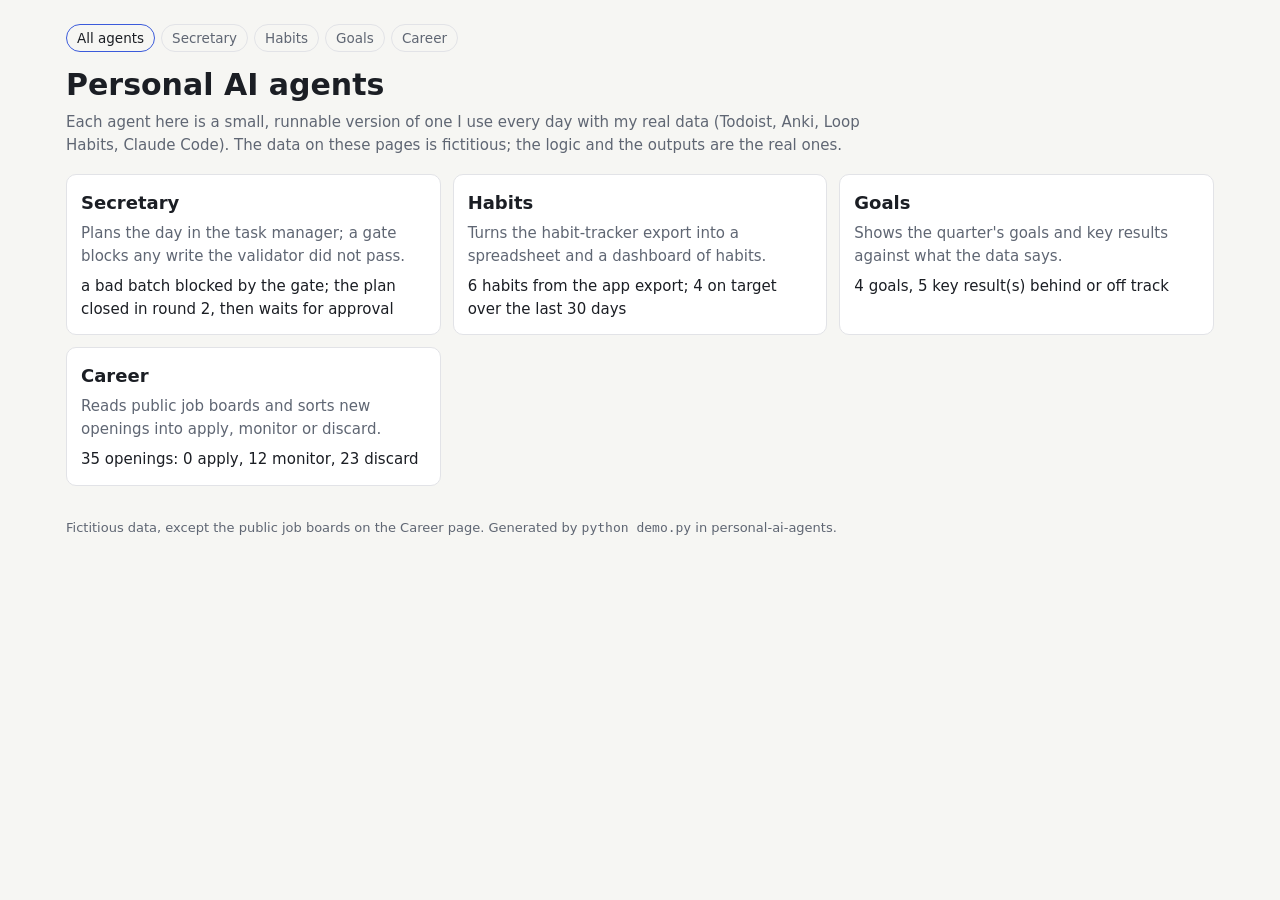
==== output/index.html @ 557b4c16 "One demo per agent with HTML pages; flat package layout" ====
<!doctype html><html lang="en"><head><meta charset="utf-8">
<meta name="viewport" content="width=device-width,initial-scale=1"><title>Personal AI agents</title>
<style>:root{--bg:#f6f6f3;--panel:#fff;--fg:#1b1e24;--muted:#5f6673;--line:#e2e3e7;--accent:#3b5bdb;--ok:#2b8a3e;
--okbg:#e6f4ea;--warn:#a85f00;--warnbg:#fff3db;--bad:#c92a2a;--badbg:#fdeaea;--chip:#eef1f7}
@media (prefers-color-scheme:dark){:root{--bg:#121418;--panel:#1b1e25;--fg:#e7e9ee;--muted:#a3a9b5;--line:#2b303a;
--accent:#7c95ff;--ok:#5bd17a;--okbg:#14301d;--warn:#f2b84b;--warnbg:#33270f;--bad:#ff8a8a;--badbg:#3a1717;--chip:#252a34}}
*{box-sizing:border-box}body{margin:0;background:var(--bg);color:var(--fg);font:15px/1.5 system-ui,sans-serif}
main{max-width:1180px;margin:auto;padding:24px 16px 48px}nav{display:flex;gap:6px;flex-wrap:wrap;margin-bottom:8px}
nav a{color:var(--muted);text-decoration:none;font-size:13.5px;padding:3px 10px;border:1px solid var(--line);border-radius:999px}
nav a.on{color:var(--fg);border-color:var(--accent)}h1{margin:10px 0 4px}h2{margin:28px 0 10px;font-size:18px}
.lead{color:var(--muted);max-width:820px;margin:0 0 18px}.grid{display:grid;gap:12px}
.g2{grid-template-columns:repeat(auto-fit,minmax(320px,1fr))}.g4{grid-template-columns:repeat(auto-fit,minmax(170px,1fr))}
.panel{background:var(--panel);border:1px solid var(--line);border-radius:10px;padding:14px;min-width:0}
.tile .v{font-size:26px;font-weight:700}.tile .l{color:var(--muted);font-size:13px}
.chip{display:inline-block;background:var(--chip);border-radius:999px;padding:1px 9px;font-size:12.5px;margin:0 4px 4px 0}
.ok{color:var(--ok)}.warn{color:var(--warn)}.bad{color:var(--bad)}
.badge{font-size:12px;font-weight:700;border-radius:5px;padding:1px 7px;white-space:nowrap}
.badge.ok{background:var(--okbg)}.badge.warn{background:var(--warnbg)}.badge.bad{background:var(--badbg)}
table{width:100%;border-collapse:collapse;font-size:14px}th,td{text-align:left;padding:6px;border-bottom:1px solid var(--line);
vertical-align:top}th{color:var(--muted);font-weight:600}td.n,th.n{text-align:right;font-variant-numeric:tabular-nums}
.bar{height:8px;background:var(--line);border-radius:4px;overflow:hidden}.bar span{display:block;height:100%;background:var(--accent)}
pre{white-space:pre-wrap;font-size:12.5px;background:var(--chip);padding:10px;border-radius:8px;overflow-x:auto}
small,.muted{color:var(--muted)}.tbar{height:10px;border-radius:3px;min-width:4px}
table.trace td:nth-child(n+3):nth-child(-n+9){text-align:right;font-variant-numeric:tabular-nums}footer{color:var(--muted);font-size:13px;margin-top:32px}
</style></head><body><main><nav><a href="index.html" class="on">All agents</a><a href="secretary.html">Secretary</a><a href="habits.html">Habits</a><a href="goals.html">Goals</a><a href="career.html">Career</a></nav>
<h1>Personal AI agents</h1><p class="lead">Each agent here is a small, runnable version of one I use every day with my real data (Todoist, Anki, Loop Habits, Claude Code). The data on these pages is fictitious; the logic and the outputs are the real ones.</p><div class="grid g2"><a class="panel" href="secretary.html" style="color:inherit;text-decoration:none"><h2 style="margin:0 0 6px">Secretary</h2><p class='muted' style='margin:0'>Plans the day in the task manager; a gate blocks any write the validator did not pass.</p><p style='margin:8px 0 0'>a bad batch blocked by the gate; the plan closed in round 2, then waits for approval</p></a><a class="panel" href="habits.html" style="color:inherit;text-decoration:none"><h2 style="margin:0 0 6px">Habits</h2><p class='muted' style='margin:0'>Turns the habit-tracker export into a spreadsheet and a dashboard of habits.</p><p style='margin:8px 0 0'>6 habits from the app export; 4 on target over the last 30 days</p></a><a class="panel" href="goals.html" style="color:inherit;text-decoration:none"><h2 style="margin:0 0 6px">Goals</h2><p class='muted' style='margin:0'>Shows the quarter&#x27;s goals and key results against what the data says.</p><p style='margin:8px 0 0'>4 goals, 5 key result(s) behind or off track</p></a><a class="panel" href="career.html" style="color:inherit;text-decoration:none"><h2 style="margin:0 0 6px">Career</h2><p class='muted' style='margin:0'>Reads public job boards and sorts new openings into apply, monitor or discard.</p><p style='margin:8px 0 0'>35 openings: 0 apply, 12 monitor, 23 discard</p></a></div>
<footer>Fictitious data, except the public job boards on the Career page. Generated by <code>python demo.py</code> in personal-ai-agents.</footer>
</main></body></html>
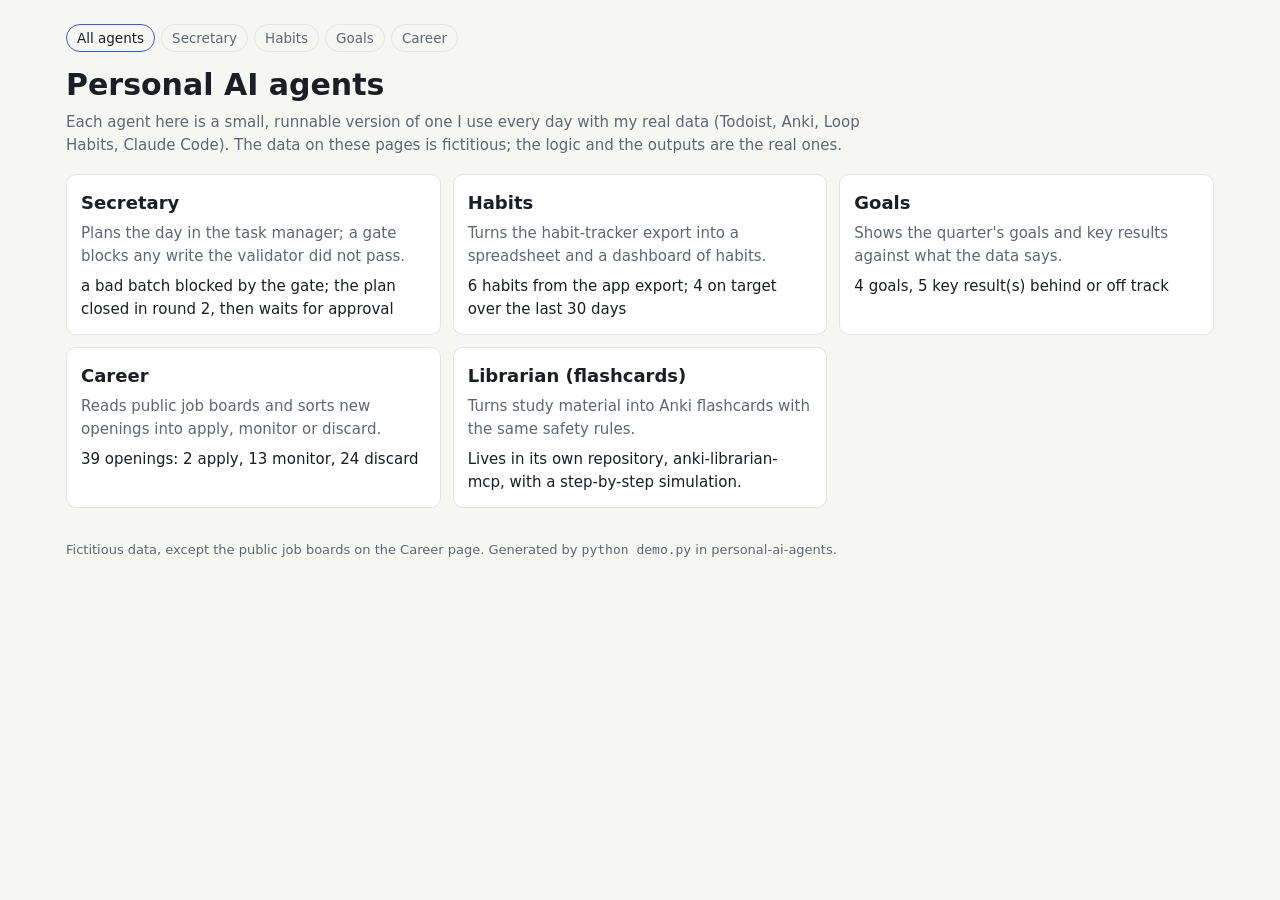
==== commit fde0ed76: "Librarian card on the index; example openings show every outcome" ====
--- a/output/index.html
+++ b/output/index.html
@@ -23,6 +23,6 @@
 small,.muted{color:var(--muted)}.tbar{height:10px;border-radius:3px;min-width:4px}
 table.trace td:nth-child(n+3):nth-child(-n+9){text-align:right;font-variant-numeric:tabular-nums}footer{color:var(--muted);font-size:13px;margin-top:32px}
 </style></head><body><main><nav><a href="index.html" class="on">All agents</a><a href="secretary.html">Secretary</a><a href="habits.html">Habits</a><a href="goals.html">Goals</a><a href="career.html">Career</a></nav>
-<h1>Personal AI agents</h1><p class="lead">Each agent here is a small, runnable version of one I use every day with my real data (Todoist, Anki, Loop Habits, Claude Code). The data on these pages is fictitious; the logic and the outputs are the real ones.</p><div class="grid g2"><a class="panel" href="secretary.html" style="color:inherit;text-decoration:none"><h2 style="margin:0 0 6px">Secretary</h2><p class='muted' style='margin:0'>Plans the day in the task manager; a gate blocks any write the validator did not pass.</p><p style='margin:8px 0 0'>a bad batch blocked by the gate; the plan closed in round 2, then waits for approval</p></a><a class="panel" href="habits.html" style="color:inherit;text-decoration:none"><h2 style="margin:0 0 6px">Habits</h2><p class='muted' style='margin:0'>Turns the habit-tracker export into a spreadsheet and a dashboard of habits.</p><p style='margin:8px 0 0'>6 habits from the app export; 4 on target over the last 30 days</p></a><a class="panel" href="goals.html" style="color:inherit;text-decoration:none"><h2 style="margin:0 0 6px">Goals</h2><p class='muted' style='margin:0'>Shows the quarter&#x27;s goals and key results against what the data says.</p><p style='margin:8px 0 0'>4 goals, 5 key result(s) behind or off track</p></a><a class="panel" href="career.html" style="color:inherit;text-decoration:none"><h2 style="margin:0 0 6px">Career</h2><p class='muted' style='margin:0'>Reads public job boards and sorts new openings into apply, monitor or discard.</p><p style='margin:8px 0 0'>35 openings: 0 apply, 12 monitor, 23 discard</p></a></div>
+<h1>Personal AI agents</h1><p class="lead">Each agent here is a small, runnable version of one I use every day with my real data (Todoist, Anki, Loop Habits, Claude Code). The data on these pages is fictitious; the logic and the outputs are the real ones.</p><div class="grid g2"><a class="panel" href="secretary.html" style="color:inherit;text-decoration:none"><h2 style="margin:0 0 6px">Secretary</h2><p class='muted' style='margin:0'>Plans the day in the task manager; a gate blocks any write the validator did not pass.</p><p style='margin:8px 0 0'>a bad batch blocked by the gate; the plan closed in round 2, then waits for approval</p></a><a class="panel" href="habits.html" style="color:inherit;text-decoration:none"><h2 style="margin:0 0 6px">Habits</h2><p class='muted' style='margin:0'>Turns the habit-tracker export into a spreadsheet and a dashboard of habits.</p><p style='margin:8px 0 0'>6 habits from the app export; 4 on target over the last 30 days</p></a><a class="panel" href="goals.html" style="color:inherit;text-decoration:none"><h2 style="margin:0 0 6px">Goals</h2><p class='muted' style='margin:0'>Shows the quarter&#x27;s goals and key results against what the data says.</p><p style='margin:8px 0 0'>4 goals, 5 key result(s) behind or off track</p></a><a class="panel" href="career.html" style="color:inherit;text-decoration:none"><h2 style="margin:0 0 6px">Career</h2><p class='muted' style='margin:0'>Reads public job boards and sorts new openings into apply, monitor or discard.</p><p style='margin:8px 0 0'>39 openings: 2 apply, 13 monitor, 24 discard</p></a><a class="panel" href="https://github.com/gcabralcavalcanti/anki-librarian-mcp" style="color:inherit;text-decoration:none"><h2 style="margin:0 0 6px">Librarian (flashcards)</h2><p class="muted" style="margin:0">Turns study material into Anki flashcards with the same safety rules.</p><p style='margin:8px 0 0'>Lives in its own repository, anki-librarian-mcp, with a step-by-step simulation.</p></a></div>
 <footer>Fictitious data, except the public job boards on the Career page. Generated by <code>python demo.py</code> in personal-ai-agents.</footer>
 </main></body></html>
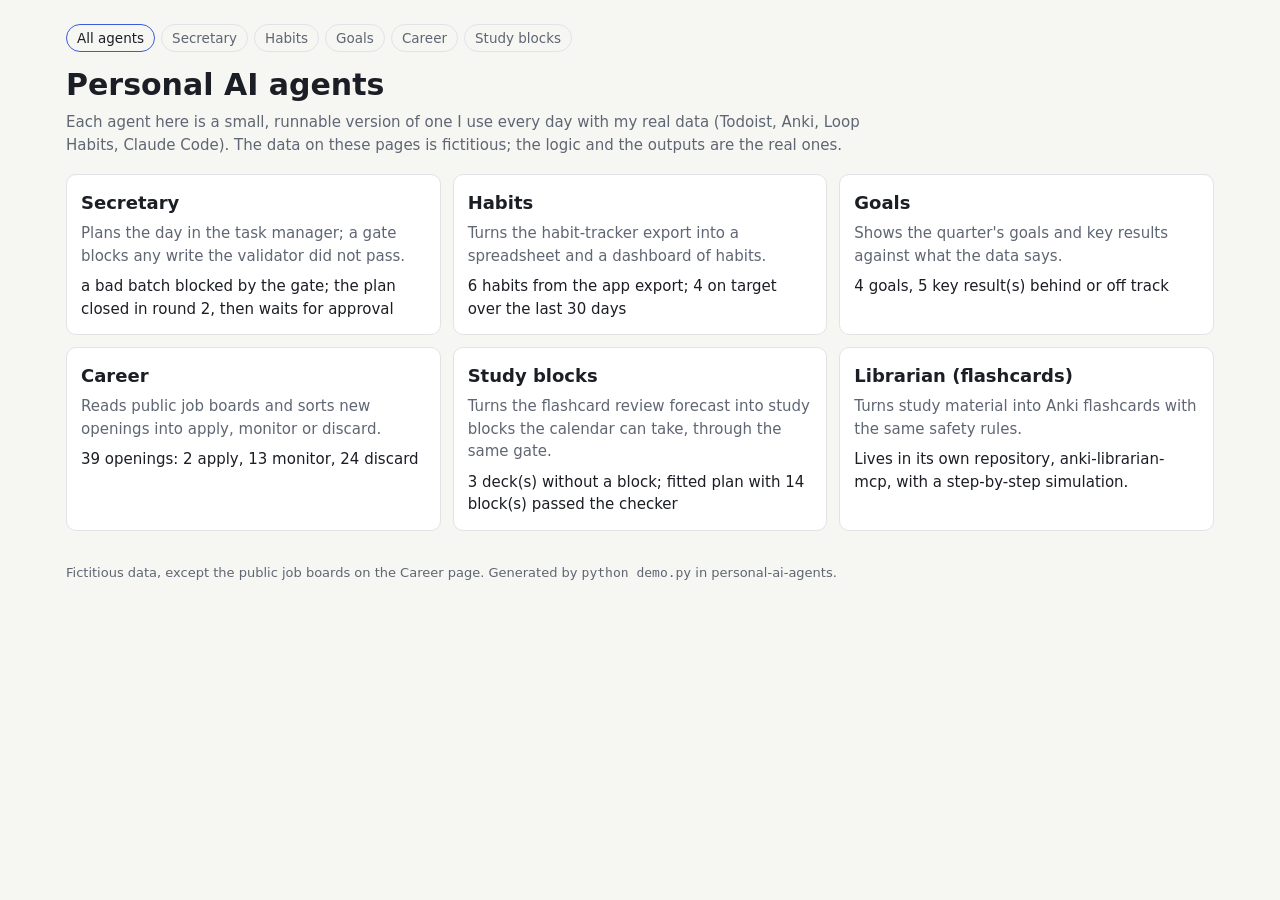
==== commit d9831d49: "Add study blocks demo and own-data inputs for every agent" ====
--- a/output/index.html
+++ b/output/index.html
@@ -22,7 +22,7 @@
 pre{white-space:pre-wrap;font-size:12.5px;background:var(--chip);padding:10px;border-radius:8px;overflow-x:auto}
 small,.muted{color:var(--muted)}.tbar{height:10px;border-radius:3px;min-width:4px}
 table.trace td:nth-child(n+3):nth-child(-n+9){text-align:right;font-variant-numeric:tabular-nums}footer{color:var(--muted);font-size:13px;margin-top:32px}
-</style></head><body><main><nav><a href="index.html" class="on">All agents</a><a href="secretary.html">Secretary</a><a href="habits.html">Habits</a><a href="goals.html">Goals</a><a href="career.html">Career</a></nav>
-<h1>Personal AI agents</h1><p class="lead">Each agent here is a small, runnable version of one I use every day with my real data (Todoist, Anki, Loop Habits, Claude Code). The data on these pages is fictitious; the logic and the outputs are the real ones.</p><div class="grid g2"><a class="panel" href="secretary.html" style="color:inherit;text-decoration:none"><h2 style="margin:0 0 6px">Secretary</h2><p class='muted' style='margin:0'>Plans the day in the task manager; a gate blocks any write the validator did not pass.</p><p style='margin:8px 0 0'>a bad batch blocked by the gate; the plan closed in round 2, then waits for approval</p></a><a class="panel" href="habits.html" style="color:inherit;text-decoration:none"><h2 style="margin:0 0 6px">Habits</h2><p class='muted' style='margin:0'>Turns the habit-tracker export into a spreadsheet and a dashboard of habits.</p><p style='margin:8px 0 0'>6 habits from the app export; 4 on target over the last 30 days</p></a><a class="panel" href="goals.html" style="color:inherit;text-decoration:none"><h2 style="margin:0 0 6px">Goals</h2><p class='muted' style='margin:0'>Shows the quarter&#x27;s goals and key results against what the data says.</p><p style='margin:8px 0 0'>4 goals, 5 key result(s) behind or off track</p></a><a class="panel" href="career.html" style="color:inherit;text-decoration:none"><h2 style="margin:0 0 6px">Career</h2><p class='muted' style='margin:0'>Reads public job boards and sorts new openings into apply, monitor or discard.</p><p style='margin:8px 0 0'>39 openings: 2 apply, 13 monitor, 24 discard</p></a><a class="panel" href="https://github.com/gcabralcavalcanti/anki-librarian-mcp" style="color:inherit;text-decoration:none"><h2 style="margin:0 0 6px">Librarian (flashcards)</h2><p class="muted" style="margin:0">Turns study material into Anki flashcards with the same safety rules.</p><p style='margin:8px 0 0'>Lives in its own repository, anki-librarian-mcp, with a step-by-step simulation.</p></a></div>
+</style></head><body><main><nav><a href="index.html" class="on">All agents</a><a href="secretary.html">Secretary</a><a href="habits.html">Habits</a><a href="goals.html">Goals</a><a href="career.html">Career</a><a href="study.html">Study blocks</a></nav>
+<h1>Personal AI agents</h1><p class="lead">Each agent here is a small, runnable version of one I use every day with my real data (Todoist, Anki, Loop Habits, Claude Code). The data on these pages is fictitious; the logic and the outputs are the real ones.</p><div class="grid g2"><a class="panel" href="secretary.html" style="color:inherit;text-decoration:none"><h2 style="margin:0 0 6px">Secretary</h2><p class='muted' style='margin:0'>Plans the day in the task manager; a gate blocks any write the validator did not pass.</p><p style='margin:8px 0 0'>a bad batch blocked by the gate; the plan closed in round 2, then waits for approval</p></a><a class="panel" href="habits.html" style="color:inherit;text-decoration:none"><h2 style="margin:0 0 6px">Habits</h2><p class='muted' style='margin:0'>Turns the habit-tracker export into a spreadsheet and a dashboard of habits.</p><p style='margin:8px 0 0'>6 habits from the app export; 4 on target over the last 30 days</p></a><a class="panel" href="goals.html" style="color:inherit;text-decoration:none"><h2 style="margin:0 0 6px">Goals</h2><p class='muted' style='margin:0'>Shows the quarter&#x27;s goals and key results against what the data says.</p><p style='margin:8px 0 0'>4 goals, 5 key result(s) behind or off track</p></a><a class="panel" href="career.html" style="color:inherit;text-decoration:none"><h2 style="margin:0 0 6px">Career</h2><p class='muted' style='margin:0'>Reads public job boards and sorts new openings into apply, monitor or discard.</p><p style='margin:8px 0 0'>39 openings: 2 apply, 13 monitor, 24 discard</p></a><a class="panel" href="study.html" style="color:inherit;text-decoration:none"><h2 style="margin:0 0 6px">Study blocks</h2><p class='muted' style='margin:0'>Turns the flashcard review forecast into study blocks the calendar can take, through the same gate.</p><p style='margin:8px 0 0'>3 deck(s) without a block; fitted plan with 14 block(s) passed the checker</p></a><a class="panel" href="https://github.com/gcabralcavalcanti/anki-librarian-mcp" style="color:inherit;text-decoration:none"><h2 style="margin:0 0 6px">Librarian (flashcards)</h2><p class="muted" style="margin:0">Turns study material into Anki flashcards with the same safety rules.</p><p style='margin:8px 0 0'>Lives in its own repository, anki-librarian-mcp, with a step-by-step simulation.</p></a></div>
 <footer>Fictitious data, except the public job boards on the Career page. Generated by <code>python demo.py</code> in personal-ai-agents.</footer>
 </main></body></html>
